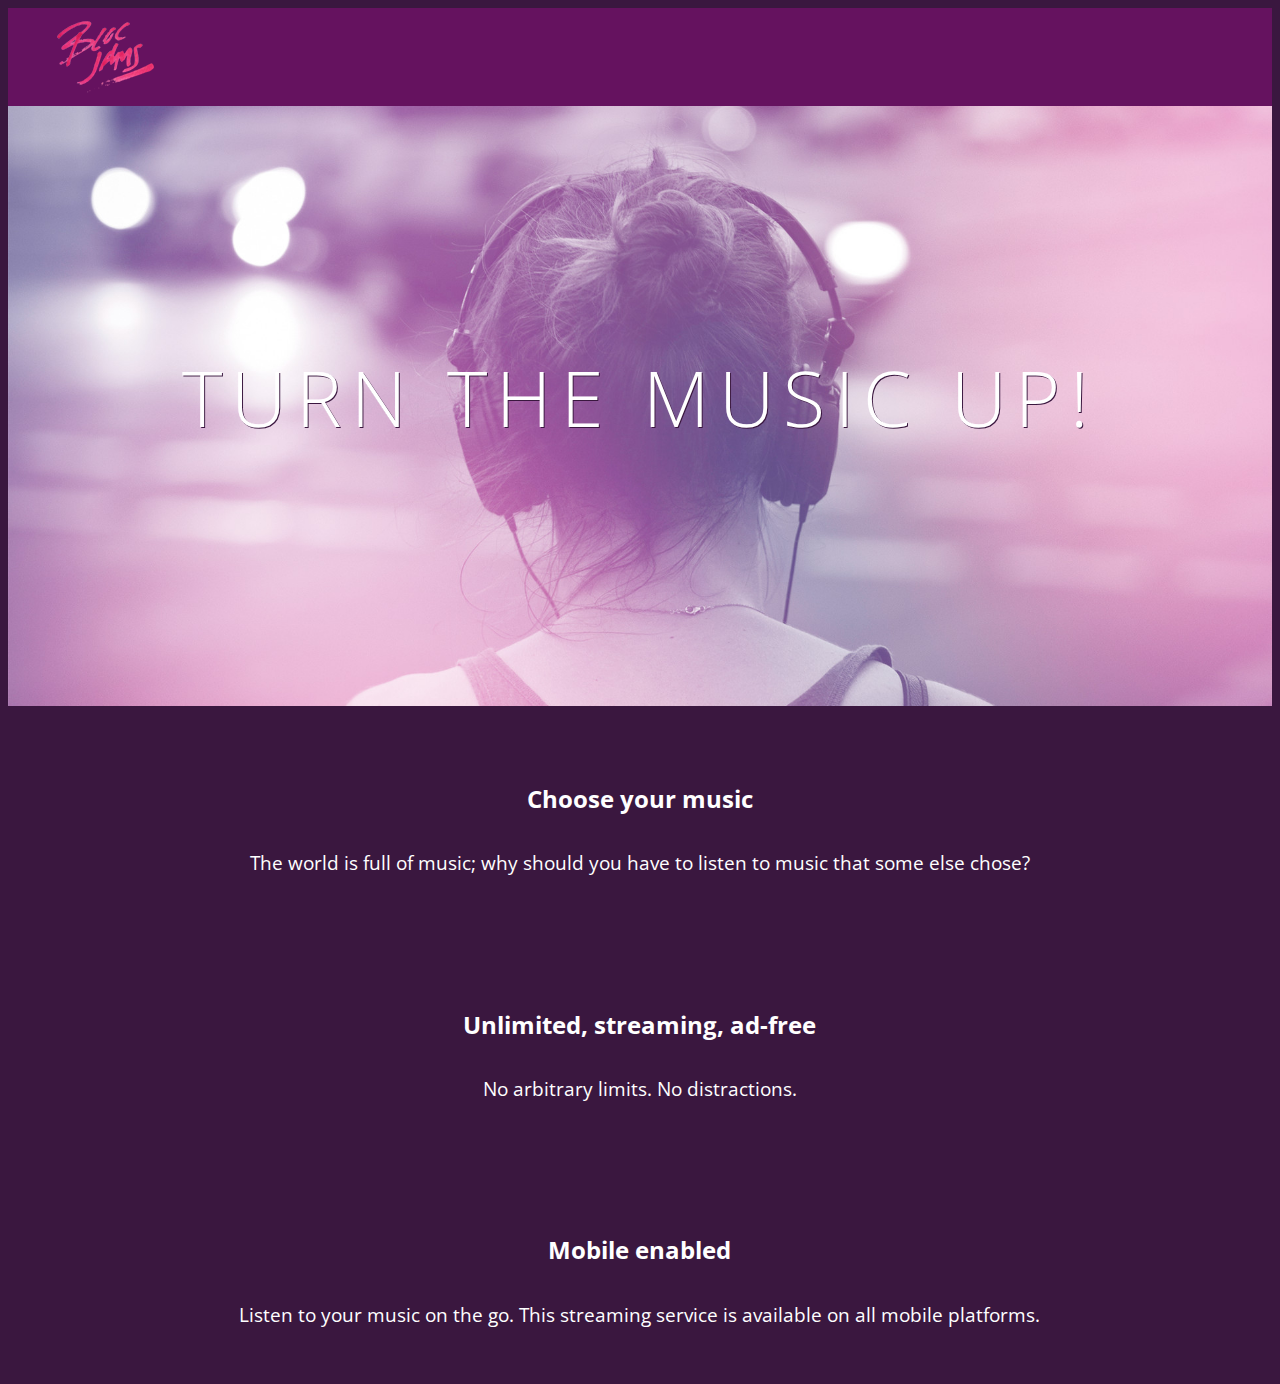
==== index.html @ 0e3e76cb "Checkpoint 8 Responsiveness: Completed" ====
<!DOCTYPE html>
<html>
    <head>
        <title>Bloc Jams</title>
            <meta name="viewport" content="width=device-width, initial-scale=1">
            <link rel="stylesheet" type="text/css" href="http://fonts.googleapis.com/css?family=Open+Sans:400,800,600,700,300">
            <link rel="stylesheet" type="text/css" href="http://code.ionicframework.com/ionicons/2.0.1/css/ionicons.min.css">
            <link rel="stylesheet" type="text/css" href="styles/normalize.css">
            <link rel="stylesheet" type="text/css" href="styles/main.css">
            <link rel="stylesheet" type="text/css" href="styles/landing.css">
    </head>
    <body class="landing">
        <nav class="navbar"> <!-- nav bar -->
            <img src="assets/images/bloc_jams_logo.png" alt="bloc jams logo" class="logo">
        </nav>
        <section class="hero-content"> <!-- hero content -->
            <h1 class="hero-title">Turn the music up!</h1>
        </section>
        <section class="selling-points container"> <!-- selling points -->
            <div class="point column third">
                <span class="ion-music-note"></span>
                <h5 class="point-title">Choose your music</h5>
                <p class="point-description">The world is full of music; why should you have to listen to music that some else chose?</p>
            </div>
            <div class="point column third">
                <span class="ion-radio-waves"></span>
                <h5 class="point-title">Unlimited, streaming, ad-free</h5>
                <p class="point-description">No arbitrary limits. No distractions.</p></div>
            <div class="point column third">
                <span class="ion-iphone"></span>
                <h5 class="point-title">Mobile enabled</h5>
                <p class="point-description"> Listen to your music on the go. This streaming service is available on all mobile platforms.</p>
            </div>
        </section>
    </body>
</html>
---- styles/main.css ----
*, *::before, *::after {
    -moz-box-sizing: border-box;
    -webkit-box-sizing: border-box;
    box-sizing: border-box;
}

html {
    height: 100%; 
    font-size: 100%;
}

body {
    font-family: 'Open Sans';
    color: white;
    min-height: 100%;
}

.navbar {
    padding: 0.5rem;
    background-color: rgb(101,18,95);
}

.navbar .logo {
    position: relative;
    left: 2rem;
}

.container {
    margin: 0 auto;
    max-width: 64rem;
}

/*Medium and small screens (640px) */
@media (min-width 640px) {
    html { font-size: 112%; }
    
    .column {
        float: left;
        padding-left: 1rem;
        padding-right: 1rem;
    }
    
    .column.full { width: 100%; }
    .column.two-thirds { width: 66.7%; }
    .column.half { width: 50%; }
    .column.third { width: 33.3%; }
    .column.fourth { width: 25%; }
    .column.flow-opposite { float: right; }
}

/* Large screens (1024px) */
@media (min-width: 1024px) {
    html { font-size: 120%; }
}
---- styles/landing.css ----
body.landing {
     background-color: rgb(58,23,63);
 }
 
 .hero-content {
     position: relative;
     min-height: 600px;
     background-image: url(../assets/images/bloc_jams_bg.jpg);
     background-repeat: no-repeat;
     background-position: center center;
     background-size: cover;
 }
 
 .hero-content .hero-title {
     position: absolute;
     top: 40%;
     -webkit-transform: translateY(-50%);
     -moz-transform: translateY(-50%);
     transform: translateY(-50%);
     width: 100%;
     text-align: center;
     font-size: 4rem;
     font-weight: 300;
     text-transform: uppercase;
     letter-spacing: 0.5rem;
     text-shadow: 1px 1px 0px rgb(58,23,63);
 }
 
 .selling-points {
     position: relative;
 }
 
 .point {
     position: relative;
     padding: 2rem;
     text-align: center;
 }
 
 .point .point-title {
     font-size: 1.25rem;
 }
 
 .ion-music-note,
 .ion-radio-waves,
 .ion-iphone {
     color: rgb(233,50,117);
     font-size: 5rem;
 }
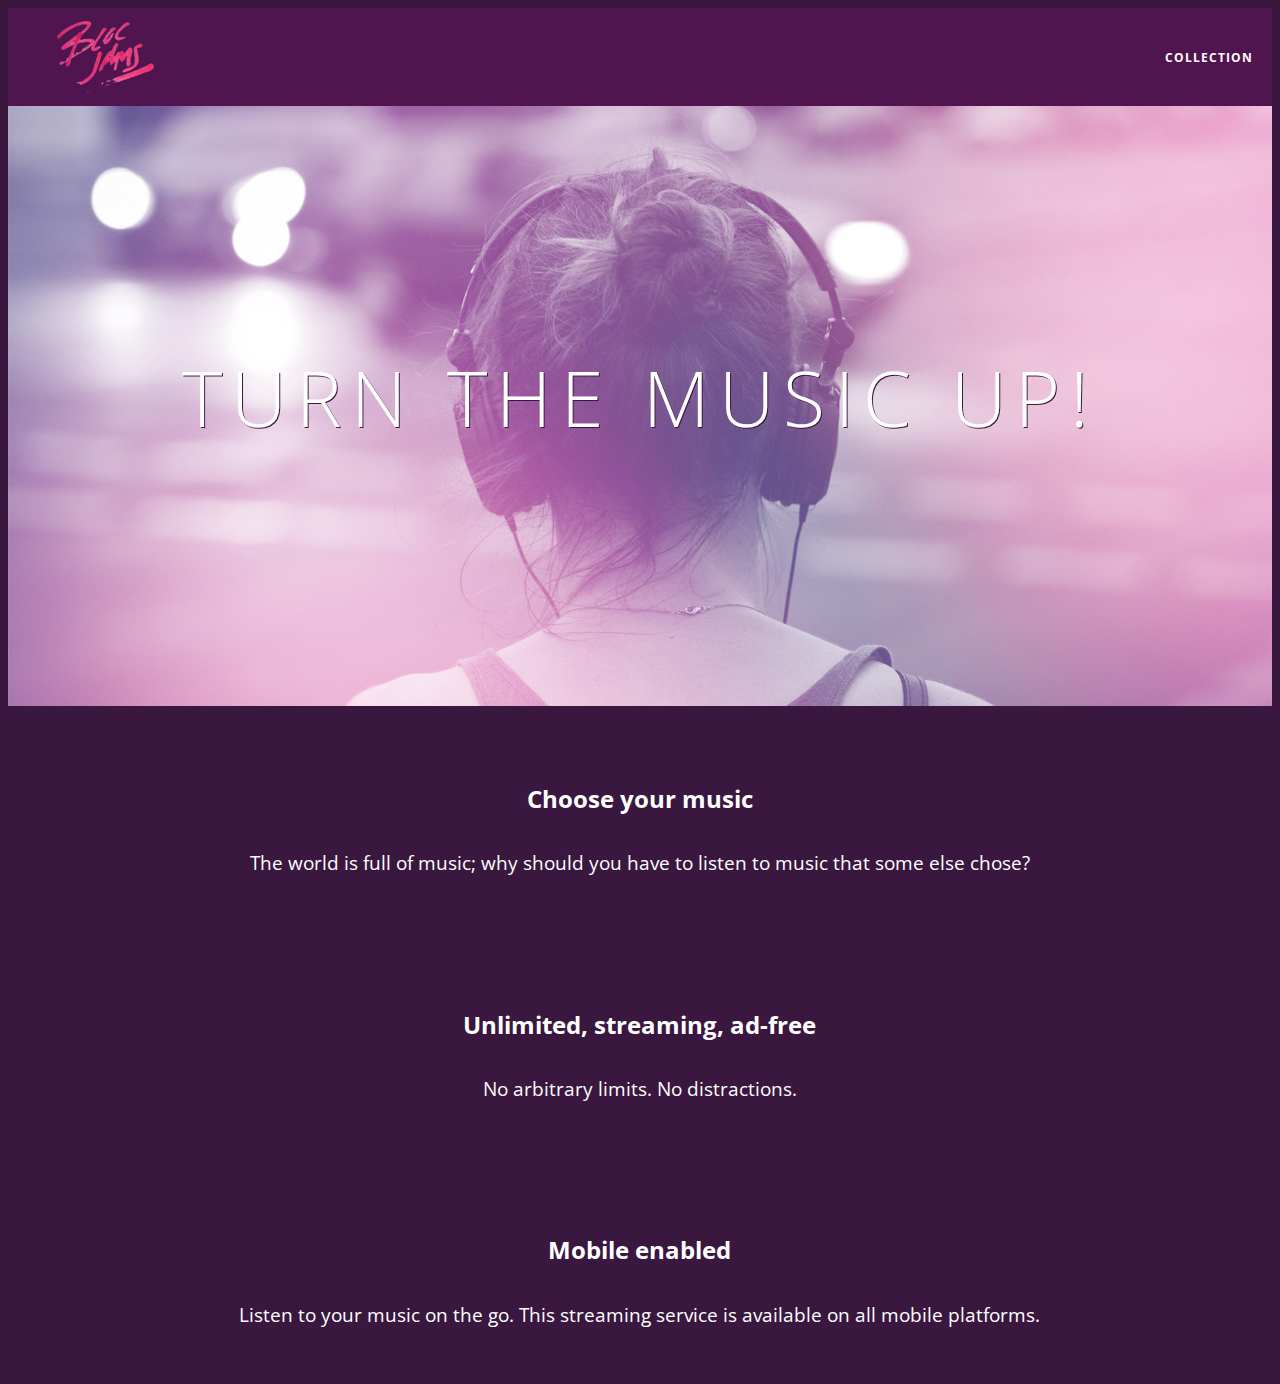
==== commit d6115d5d: "Checkpoint 9 Collections View: Completed" ====
--- a/index.html
+++ b/index.html
@@ -11,12 +11,17 @@
     </head>
     <body class="landing">
         <nav class="navbar"> <!-- nav bar -->
-            <img src="assets/images/bloc_jams_logo.png" alt="bloc jams logo" class="logo">
+            <a href="index.html" class="logo"> 
+                <img src="assets/images/bloc_jams_logo.png" alt="bloc jams logo">
+            </a>
+            <div class="links-container">
+                <a href="collection.html" class="navbar-link">collection</a>
+            </div>
         </nav>
         <section class="hero-content"> <!-- hero content -->
             <h1 class="hero-title">Turn the music up!</h1>
         </section>
-        <section class="selling-points container"> <!-- selling points -->
+        <section class="selling-points container clearfix"> <!-- selling points -->
             <div class="point column third">
                 <span class="ion-music-note"></span>
                 <h5 class="point-title">Choose your music</h5>
--- a/styles/main.css
+++ b/styles/main.css
@@ -16,13 +16,46 @@
 }
 
 .navbar {
+    position: relative;
     padding: 0.5rem;
-    background-color: rgb(101,18,95);
+    background-color: rgba(101,18,95, 0.5);
+    z-index: 1;
 }
 
 .navbar .logo {
     position: relative;
     left: 2rem;
+    cursor: pointer;
+}
+
+.navbar .links-container {
+    display: table;
+    position: absolute;
+    top: 0;
+    right: 0;
+    height: 100px;
+    color: white;
+    text-decoration: none;
+}
+
+.links-container .navbar-link {
+    display: table-cell;
+    position: relative;
+    height: 100%;
+    padding-left: 1rem;
+    padding-right: 1rem;
+    vertical-align: middle;
+    color: white;
+    font-size: 0.625rem;
+    letter-spacing: 0.05rem;
+    font-weight: 700;
+    text-transform: uppercase;
+    text-decoration: none;
+    cursor: pointer;
+}
+
+.links-container .navbar-link:hover {
+    color: rgb(233,50,117);
 }
 
 .container {
@@ -51,4 +84,14 @@
 /* Large screens (1024px) */
 @media (min-width: 1024px) {
     html { font-size: 120%; }
+}
+
+.clearfix::before,
+.clearfix::after {
+    content: "";
+    display: table;
+}
+
+.clearfix::after {
+    clear: both;
 }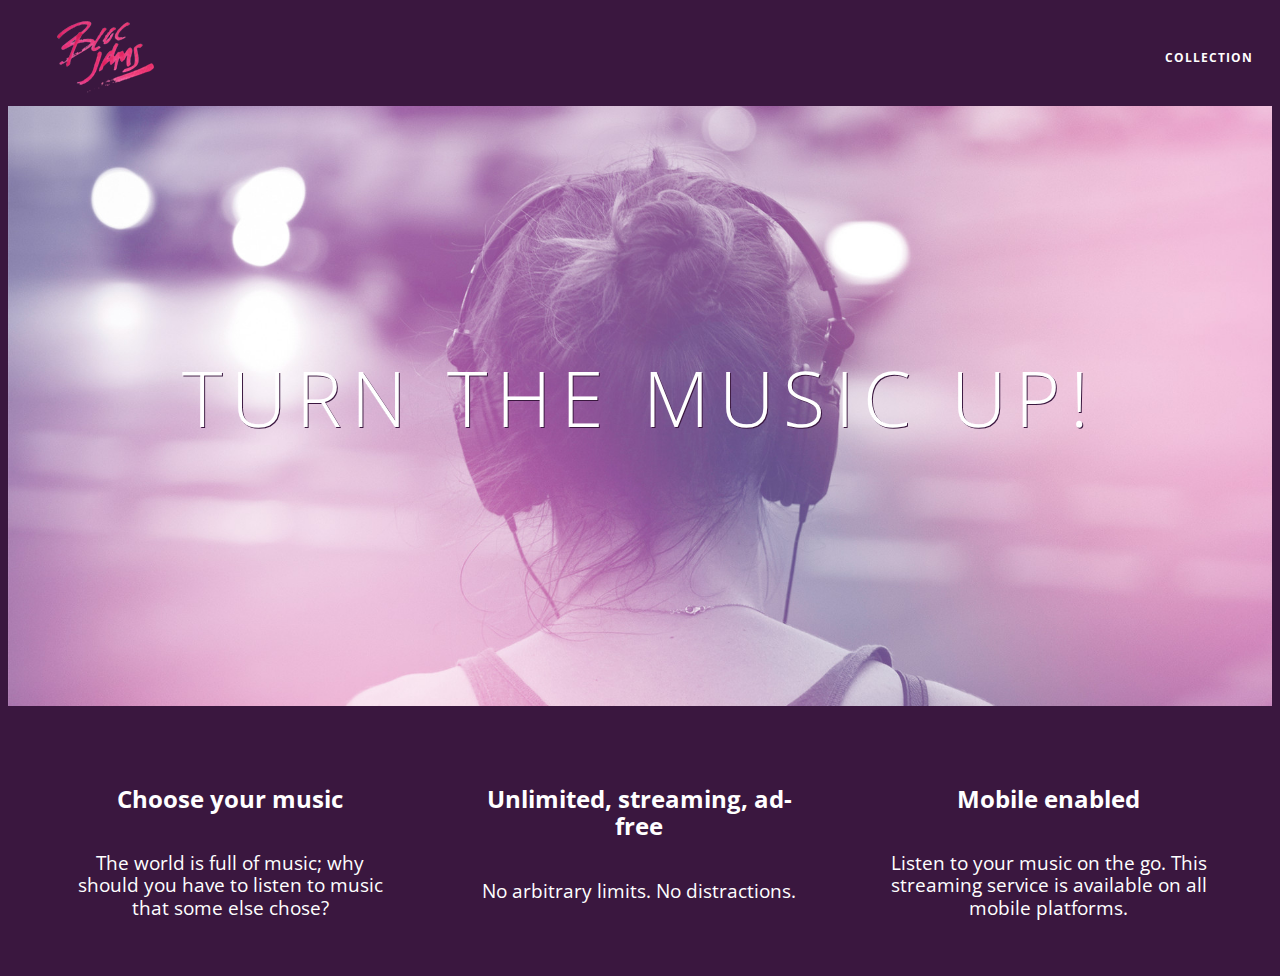
==== commit f88acc25: "Updated all HTML and CSS" ====
--- a/index.html
+++ b/index.html
@@ -37,5 +37,38 @@
                 <p class="point-description"> Listen to your music on the go. This streaming service is available on all mobile platforms.</p>
             </div>
         </section>
+        <script>
+            var animatePoints = function() {
+ 
+                 var points = document.getElementsByClassName('point');
+ 
+                 var revealFirstPoint = function() {
+                     points[0].style.opacity = 1;
+                     points[0].style.transform = "scaleX(1) translateY(0)";
+                     points[0].style.msTransform = "scaleX(1) translateY(0)";
+                     points[0].style.WebkitTransform = "scaleX(1) translateY(0)";
+                 };
+ 
+                 var revealSecondPoint = function() {
+                     points[1].style.opacity = 1;
+                     points[1].style.transform = "scaleX(1) translateY(0)";
+                     points[1].style.msTransform = "scaleX(1) translateY(0)";
+                     points[1].style.WebkitTransform = "scaleX(1) translateY(0)";
+                 };
+ 
+                 var revealThirdPoint = function() {
+                     points[2].style.opacity = 1;
+                     points[2].style.transform = "scaleX(1) translateY(0)";
+                     points[2].style.msTransform = "scaleX(1) translateY(0)";
+                     points[2].style.WebkitTransform = "scaleX(1) translateY(0)";
+                 };
+ 
+                 revealFirstPoint();
+                 revealSecondPoint();
+                 revealThirdPoint();
+ 
+             };
+            animatePoints();
+        </script>
     </body>
 </html>--- a/styles/main.css
+++ b/styles/main.css
@@ -1,11 +1,11 @@
-*, *::before, *::after {
+*, *:before, *:after {
     -moz-box-sizing: border-box;
     -webkit-box-sizing: border-box;
     box-sizing: border-box;
 }
 
 html {
-    height: 100%; 
+    height: 100%;
     font-size: 100%;
 }
 
@@ -18,80 +18,92 @@
 .navbar {
     position: relative;
     padding: 0.5rem;
-    background-color: rgba(101,18,95, 0.5);
+    background-color: rgba (101,18,95,0.5);
     z-index: 1;
 }
 
-.navbar .logo {
+.navbar > .logo {
     position: relative;
     left: 2rem;
     cursor: pointer;
 }
 
 .navbar .links-container {
-    display: table;
-    position: absolute;
-    top: 0;
-    right: 0;
-    height: 100px;
-    color: white;
-    text-decoration: none;
-}
+     display: table;
+     position: absolute;
+     top: 0;
+     right: 0;
+     height: 100px;
+     color: white;
+     /* #3 */
+     text-decoration: none;
+ }
+ 
+ .links-container .navbar-link {
+     display: table-cell;
+     position: relative;
+     height: 100%;
+     padding-left: 1rem;
+     padding-right: 1rem;
+     /* #4 */
+     vertical-align: middle;
+     color: white;
+     font-size: 0.625rem;
+     letter-spacing: 0.05rem;
+     font-weight: 700;
+     text-transform: uppercase;
+     /* #3 */
+     text-decoration: none;
+     cursor: pointer;
+ }
+ 
+   /* #5 */
+ .links-container .navbar-link:hover {
+     color: rgb(233,50,117);
+ }
 
-.links-container .navbar-link {
-    display: table-cell;
-    position: relative;
-    height: 100%;
-    padding-left: 1rem;
-    padding-right: 1rem;
-    vertical-align: middle;
-    color: white;
-    font-size: 0.625rem;
-    letter-spacing: 0.05rem;
-    font-weight: 700;
-    text-transform: uppercase;
-    text-decoration: none;
-    cursor: pointer;
-}
-
-.links-container .navbar-link:hover {
-    color: rgb(233,50,117);
-}
+.links-container .navbar-link:active {
+     background-color: white;
+ }
 
 .container {
-    margin: 0 auto;
-    max-width: 64rem;
-}
+     margin: 0 auto;
+     max-width: 64rem;
+ }
 
-/*Medium and small screens (640px) */
-@media (min-width 640px) {
-    html { font-size: 112%; }
-    
-    .column {
-        float: left;
-        padding-left: 1rem;
-        padding-right: 1rem;
-    }
-    
-    .column.full { width: 100%; }
-    .column.two-thirds { width: 66.7%; }
-    .column.half { width: 50%; }
-    .column.third { width: 33.3%; }
-    .column.fourth { width: 25%; }
-    .column.flow-opposite { float: right; }
-}
+ .container.narrow {
+     max-width: 56rem;
+ }
 
-/* Large screens (1024px) */
-@media (min-width: 1024px) {
-    html { font-size: 120%; }
-}
+/* Medium and small screens (640px) */
+ @media (min-width: 640px) {
+     html { font-size: 112%; }
+     
+     .column {
+         float: left;
+         padding-left: 1rem;
+         padding-right: 1rem;
+     }
+     
+     .column.full { width: 100%; }
+     .column.two-thirds { width: 66.7%; }
+     .column.half { width: 50%; }
+     .column.third { width: 33.3%; }
+     .column.fourth { width: 25%; }
+     .column.flow-opposite { float: right; }  
+ }
+ 
+ /* Large screens (1024px) */
+ @media (min-width: 1024px) {
+     html { font-size: 120%; }
+ }
 
 .clearfix::before,
 .clearfix::after {
-    content: "";
-    display: table;
+   content: " ";
+   display: table;
 }
 
 .clearfix::after {
-    clear: both;
+   clear: both;
 }--- a/styles/landing.css
+++ b/styles/landing.css
@@ -1,48 +1,48 @@
- body.landing {
-     background-color: rgb(58,23,63);
- }
- 
- .hero-content {
-     position: relative;
-     min-height: 600px;
-     background-image: url(../assets/images/bloc_jams_bg.jpg);
-     background-repeat: no-repeat;
-     background-position: center center;
-     background-size: cover;
- }
- 
- .hero-content .hero-title {
-     position: absolute;
-     top: 40%;
-     -webkit-transform: translateY(-50%);
-     -moz-transform: translateY(-50%);
-     transform: translateY(-50%);
-     width: 100%;
-     text-align: center;
-     font-size: 4rem;
-     font-weight: 300;
-     text-transform: uppercase;
-     letter-spacing: 0.5rem;
-     text-shadow: 1px 1px 0px rgb(58,23,63);
- }
- 
- .selling-points {
-     position: relative;
- }
- 
- .point {
-     position: relative;
-     padding: 2rem;
-     text-align: center;
- }
- 
- .point .point-title {
-     font-size: 1.25rem;
- }
- 
- .ion-music-note,
- .ion-radio-waves,
- .ion-iphone {
-     color: rgb(233,50,117);
-     font-size: 5rem;
- }+body.landing {
+    background-color: rgb(58,23,63);
+}
+
+.hero-content {
+    position: relative;
+    min-height: 600px;
+    background-image: url(../assets/images/bloc_jams_bg.jpg);
+    background-repeat: no-repeat;
+    background-position: center center;
+    background-size: cover;
+}
+
+.hero-content .hero-title {
+    position: absolute;
+    top: 40%;
+    -webkit-transform: translateY(-50%);
+    -moz-transform: translateY(-50%);
+    transform: translateY(-50%);
+    width: 100%;
+    text-align: center;
+    font-size: 4rem;
+    font-weight: 300;
+    text-transform: uppercase;
+    letter-spacing: 0.5rem;
+    text-shadow: 1px 1px 0px rgb(58,23,63);
+}
+
+.selling-points {
+    position: relative;
+}
+
+.point {
+    position: relative;
+    padding: 2rem;
+    text-align: center;
+}
+
+.point  .point-title {
+    font-size: 1.25rem;
+}
+
+.ion-music-note,
+.ion-radio-waves,
+.ion-iphone {
+    color: rgb(233,50,117);
+    font-size: 5rem;
+}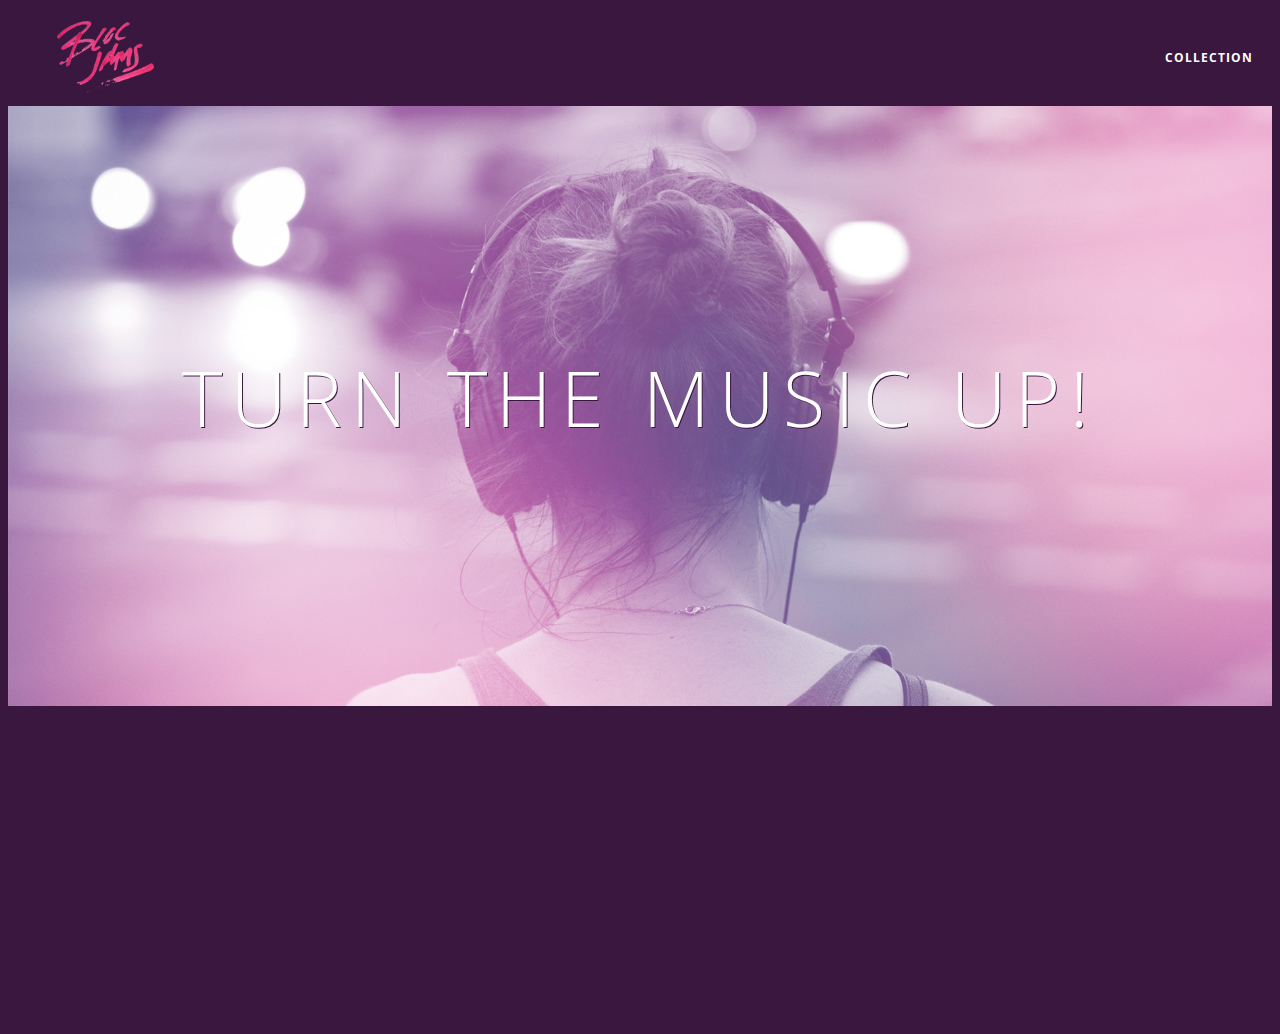
==== commit 722cccd3: "Checkpoint 22 Completed" ====
--- a/index.html
+++ b/index.html
@@ -37,38 +37,6 @@
                 <p class="point-description"> Listen to your music on the go. This streaming service is available on all mobile platforms.</p>
             </div>
         </section>
-        <script>
-            var animatePoints = function() {
- 
-                 var points = document.getElementsByClassName('point');
- 
-                 var revealFirstPoint = function() {
-                     points[0].style.opacity = 1;
-                     points[0].style.transform = "scaleX(1) translateY(0)";
-                     points[0].style.msTransform = "scaleX(1) translateY(0)";
-                     points[0].style.WebkitTransform = "scaleX(1) translateY(0)";
-                 };
- 
-                 var revealSecondPoint = function() {
-                     points[1].style.opacity = 1;
-                     points[1].style.transform = "scaleX(1) translateY(0)";
-                     points[1].style.msTransform = "scaleX(1) translateY(0)";
-                     points[1].style.WebkitTransform = "scaleX(1) translateY(0)";
-                 };
- 
-                 var revealThirdPoint = function() {
-                     points[2].style.opacity = 1;
-                     points[2].style.transform = "scaleX(1) translateY(0)";
-                     points[2].style.msTransform = "scaleX(1) translateY(0)";
-                     points[2].style.WebkitTransform = "scaleX(1) translateY(0)";
-                 };
- 
-                 revealFirstPoint();
-                 revealSecondPoint();
-                 revealThirdPoint();
- 
-             };
-            animatePoints();
-        </script>
+            <script src="scripts/landing.js"></script>
     </body>
 </html>--- a/styles/landing.css
+++ b/styles/landing.css
@@ -34,6 +34,16 @@
     position: relative;
     padding: 2rem;
     text-align: center;
+     opacity: 0;
+     -webkit-transform: scaleX(0.9) translateY(3rem);
+     -moz-transform: scaleX(0.9) translateY(3rem);
+     transform: scaleX(0.9) translateY(3rem);
+     -webkit-transition: all 0.25s ease-in-out;
+     -moz-transition: all 0.25s ease-in-out;
+     transition: all 0.25s ease-in-out;
+     -webkit-transition-delay: 0.2s;
+     -moz-transition-delay: 0.2s;
+     transition-delay: 0.2s;
 }
 
 .point  .point-title {
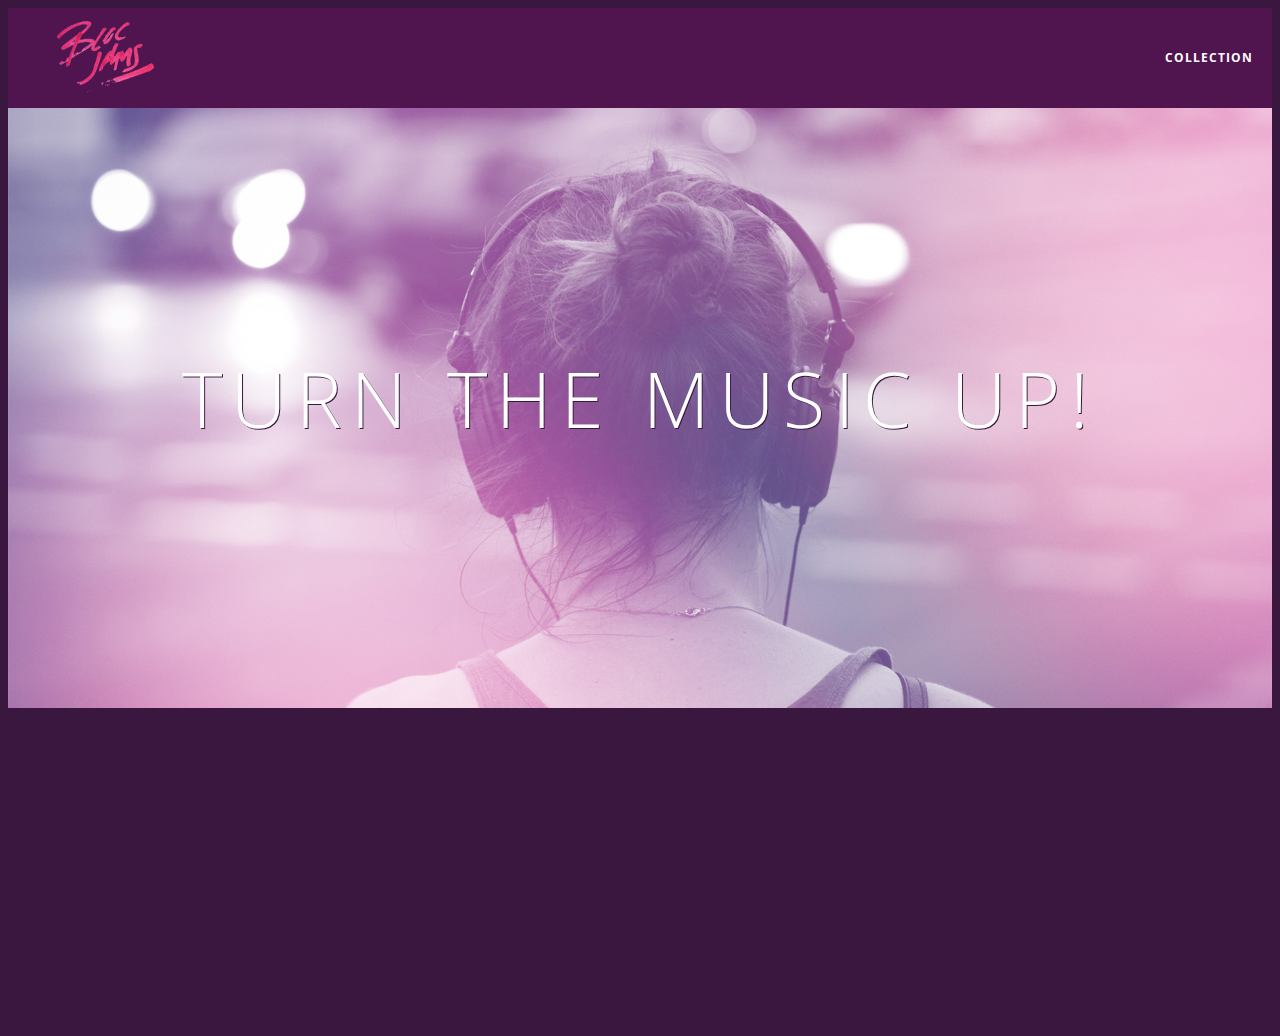
==== commit caf1da2c: "Revised for sound playback" ====
--- a/index.html
+++ b/index.html
@@ -1,42 +1,45 @@
 <!DOCTYPE html>
 <html>
     <head>
-        <title>Bloc Jams</title>
-            <meta name="viewport" content="width=device-width, initial-scale=1">
-            <link rel="stylesheet" type="text/css" href="http://fonts.googleapis.com/css?family=Open+Sans:400,800,600,700,300">
-            <link rel="stylesheet" type="text/css" href="http://code.ionicframework.com/ionicons/2.0.1/css/ionicons.min.css">
-            <link rel="stylesheet" type="text/css" href="styles/normalize.css">
-            <link rel="stylesheet" type="text/css" href="styles/main.css">
-            <link rel="stylesheet" type="text/css" href="styles/landing.css">
+        <title>Bloc Jam Jams</title>
+        <meta name="viewport" content="width=device-width, initial-scale=1">
+        <link rel="stylesheet" type="text/css" href="http://fonts.googleapis.com/css?family=Open+Sans:400,800,600,700,300">
+        <link rel="stylesheet" type="text/css" href="http://code.ionicframework.com/ionicons/2.0.1/css/ionicons.min.css">
+        <link rel="stylesheet" type="text/css" href="styles/normalize.css">
+        <link rel="stylesheet" type="text/css" href="styles/main.css">
+        <link rel="stylesheet" type="text/css" href="styles/landing.css">
     </head>
     <body class="landing">
-        <nav class="navbar"> <!-- nav bar -->
-            <a href="index.html" class="logo"> 
-                <img src="assets/images/bloc_jams_logo.png" alt="bloc jams logo">
-            </a>
-            <div class="links-container">
-                <a href="collection.html" class="navbar-link">collection</a>
-            </div>
+        <nav class="navbar">
+             <a href="index.html" class="logo">
+                 <img src="assets/images/bloc_jams_logo.png" alt="bloc jams logo">
+             </a>
+             <div class="links-container">
+                 <a href="collection.html" class="navbar-link">collection</a>
+             </div>
         </nav>
-        <section class="hero-content"> <!-- hero content -->
+        <section class="hero-content">
             <h1 class="hero-title">Turn the music up!</h1>
         </section>
-        <section class="selling-points container clearfix"> <!-- selling points -->
-            <div class="point column third">
-                <span class="ion-music-note"></span>
-                <h5 class="point-title">Choose your music</h5>
-                <p class="point-description">The world is full of music; why should you have to listen to music that some else chose?</p>
-            </div>
-            <div class="point column third">
-                <span class="ion-radio-waves"></span>
-                <h5 class="point-title">Unlimited, streaming, ad-free</h5>
-                <p class="point-description">No arbitrary limits. No distractions.</p></div>
-            <div class="point column third">
-                <span class="ion-iphone"></span>
-                <h5 class="point-title">Mobile enabled</h5>
-                <p class="point-description"> Listen to your music on the go. This streaming service is available on all mobile platforms.</p>
-            </div>
+         <section class="selling-points container clearfix"> <!-- selling points -->
+             <div class="point column third">
+                 <span class="ion-music-note"></span>
+                 <h5 class="point-title">Choose your music</h5>
+                 <p class="point-description">The world is full of music; why should you have to listen to music that someone else chose?</p>
+             </div>
+             <div class="point column third">
+                 <span class="ion-radio-waves"></span>
+                 <h5 class="point-title">Unlimited, streaming, ad-free</h5>
+                 <p class="point-description">No arbitrary limits. No distractions.</p>
+             </div>
+             <div class="point column third">
+                 <span class="ion-iphone"></span>
+                 <h5 class="point-title">Mobile enabled</h5>
+                 <p class="point-description">Listen to your music on the go. This streaming service is available on all mobile platforms.</p>
+             </div>
         </section>
-            <script src="scripts/landing.js"></script>
+    <script src="https://code.jquery.com/jquery-2.1.3.min.js"></script>
+    <script src="scripts/utilities.js"></script>
+    <script src="scripts/landing.js"></script>
     </body>
 </html>--- a/styles/main.css
+++ b/styles/main.css
@@ -1,32 +1,37 @@
-*, *:before, *:after {
-    -moz-box-sizing: border-box;
-    -webkit-box-sizing: border-box;
-    box-sizing: border-box;
-}
+*, *::before, *::after {
+     -moz-box-sizing: border-box;
+     -webkit-box-sizing: border-box;
+     box-sizing: border-box;
+} 
 
 html {
-    height: 100%;
-    font-size: 100%;
+     height: 100%; /* makes sure our HTML takes up 100% of the browser window */
+     font-size: 100%;
 }
-
+ 
 body {
-    font-family: 'Open Sans';
-    color: white;
-    min-height: 100%;
+    font-family: 'Open Sans'; /* sets our font to the "Open Sans" typeface */
+    color: white;             /* sets the text color to white */
+    min-height: 100%;         /* says the height of the body must be, at minimum, 100% of the window */
 }
+ 
+ body.landing {
+     background-color: rgb(58,23,63); /* sets the background color to an RGB value (see below) */
+ }
 
 .navbar {
     position: relative;
     padding: 0.5rem;
-    background-color: rgba (101,18,95,0.5);
+    background-color: rgba(101,18,95,0.5);
     z-index: 1;
-}
-
-.navbar > .logo {
-    position: relative;
-    left: 2rem;
-    cursor: pointer;
-}
+    height: 100px;
+ }
+ 
+ .navbar .logo {
+     position: relative; /* positioning will be explained in a resource */
+     left: 2rem;
+     cursor: pointer;
+ }
 
 .navbar .links-container {
      display: table;
@@ -38,6 +43,10 @@
      /* #3 */
      text-decoration: none;
  }
+.navbar .links-container a:active {
+    color: rgb(233,50,117);
+    background-color: white;
+}
  
  .links-container .navbar-link {
      display: table-cell;
@@ -62,11 +71,57 @@
      color: rgb(233,50,117);
  }
 
-.links-container .navbar-link:active {
-     background-color: white;
+.hero-content {
+     position: relative; /* positioning will be explained in a resource */
+     min-height: 600px;  /* hero content element must be _at least_ 600 pixels */
+     background-image: url(../assets/images/bloc_jams_bg.jpg);
+     background-repeat: no-repeat;
+     background-position: center center;
+     background-size: cover;
  }
 
-.container {
+.hero-content .hero-title {
+     position: absolute;             /* positioning will be explained in a resource */
+     top: 40%;                       /* positioning will be explained in a resource */
+     -webkit-transform: translateY(-50%);
+     -moz-transform: translateY(-50%);
+     -ms-transform: translateY(-50%);
+     transform: translateY(-50%);
+     width: 100%;                    /* makes sure the title inhabits the full width of its container */
+     text-align: center;             /* aligns text in the horizontal center of the element */
+     font-size: 4rem;                /* specifies the size of the font in root em units */
+     font-weight: 300;               /* makes the font thinner or lighter weight */
+     text-transform: uppercase;      /* transforms the text to be all uppercase lettering */
+     letter-spacing: 0.5rem;         /* puts 0.5 root ems worth of space between each letter */
+     text-shadow: 1px 1px 0px rgb(58,23,63); /* creates a shadow underneath the text for readability over the image */
+ }
+
+ .selling-points {
+     position: relative;
+     display: table;
+     width: 100%;
+ }
+ 
+ .point {
+     display: table-cell;
+     position: relative;
+     width: 33.3%;
+     padding: 2rem;
+     text-align: center;
+ }
+ 
+ .point .point-title {
+     font-size: 1.25rem;
+ }
+ 
+ .ion-music-note,
+ .ion-radio-waves,
+ .ion-iphone {
+     color: rgb(233,50,117);
+     font-size: 5rem;
+ }
+
+ .container {
      margin: 0 auto;
      max-width: 64rem;
  }
@@ -75,27 +130,25 @@
      max-width: 56rem;
  }
 
-/* Medium and small screens (640px) */
+ /* Medium and small screens (640px) */
  @media (min-width: 640px) {
-     html { font-size: 112%; }
-     
-     .column {
-         float: left;
-         padding-left: 1rem;
-         padding-right: 1rem;
-     }
-     
-     .column.full { width: 100%; }
-     .column.two-thirds { width: 66.7%; }
-     .column.half { width: 50%; }
-     .column.third { width: 33.3%; }
-     .column.fourth { width: 25%; }
-     .column.flow-opposite { float: right; }  
+   html { font-size: 112%; }
+   .column {
+       float: left;
+       padding-left: 1rem;
+       padding-right: 1rem;
+   }
+   .column.full { width: 100%; }
+   .column.two-thirds { width: 66.7%; }
+   .column.half { width: 50%; }
+   .column.third { width: 33.3%; }
+   .column.fourth { width: 25%; }
+   .column.flow-opposite { float: right; }  
  }
  
  /* Large screens (1024px) */
  @media (min-width: 1024px) {
-     html { font-size: 120%; }
+   html { font-size: 120%; }
  }
 
 .clearfix::before,
--- a/styles/landing.css
+++ b/styles/landing.css
@@ -1,39 +1,42 @@
 body.landing {
-    background-color: rgb(58,23,63);
-}
-
-.hero-content {
-    position: relative;
-    min-height: 600px;
-    background-image: url(../assets/images/bloc_jams_bg.jpg);
-    background-repeat: no-repeat;
-    background-position: center center;
-    background-size: cover;
-}
-
-.hero-content .hero-title {
-    position: absolute;
-    top: 40%;
-    -webkit-transform: translateY(-50%);
-    -moz-transform: translateY(-50%);
-    transform: translateY(-50%);
-    width: 100%;
-    text-align: center;
-    font-size: 4rem;
-    font-weight: 300;
-    text-transform: uppercase;
-    letter-spacing: 0.5rem;
-    text-shadow: 1px 1px 0px rgb(58,23,63);
-}
-
-.selling-points {
-    position: relative;
-}
-
-.point {
-    position: relative;
-    padding: 2rem;
-    text-align: center;
+     background-color: rgb(58,23,63);
+ }
+ 
+ .hero-content {
+     position: relative;
+     min-height: 600px;
+     background-image: url(../assets/images/bloc_jams_bg.jpg);
+     background-repeat: no-repeat;
+     background-position: center center;
+     background-size: cover;
+ }
+ 
+ .hero-content .hero-title {
+     position: absolute;
+     top: 40%;
+     -webkit-transform: translateY(-50%);
+     -moz-transform: translateY(-50%);
+     transform: translateY(-50%);
+     width: 100%;
+     text-align: center;
+     font-size: 4rem;
+     font-weight: 300;
+     text-transform: uppercase;
+     letter-spacing: 0.5rem;
+     text-shadow: 1px 1px 0px rgb(58,23,63);
+ }
+ 
+ .selling-points {
+     position: relative;
+     -webkit-box-sizing: border-box;
+     -moz-box-sizing: border-box;
+     box-sizing: border-box;
+ }
+ 
+ .point {
+     position: relative;
+     padding: 2rem;
+     text-align: center;
      opacity: 0;
      -webkit-transform: scaleX(0.9) translateY(3rem);
      -moz-transform: scaleX(0.9) translateY(3rem);
@@ -44,15 +47,15 @@
      -webkit-transition-delay: 0.2s;
      -moz-transition-delay: 0.2s;
      transition-delay: 0.2s;
-}
-
-.point  .point-title {
-    font-size: 1.25rem;
-}
-
-.ion-music-note,
-.ion-radio-waves,
-.ion-iphone {
-    color: rgb(233,50,117);
-    font-size: 5rem;
-}+ }
+ 
+ .point .point-title {
+     font-size: 1.25rem;
+ }
+ 
+ .ion-music-note,
+ .ion-radio-waves,
+ .ion-iphone {
+     color: rgb(233,50,117);
+     font-size: 5rem;
+ }